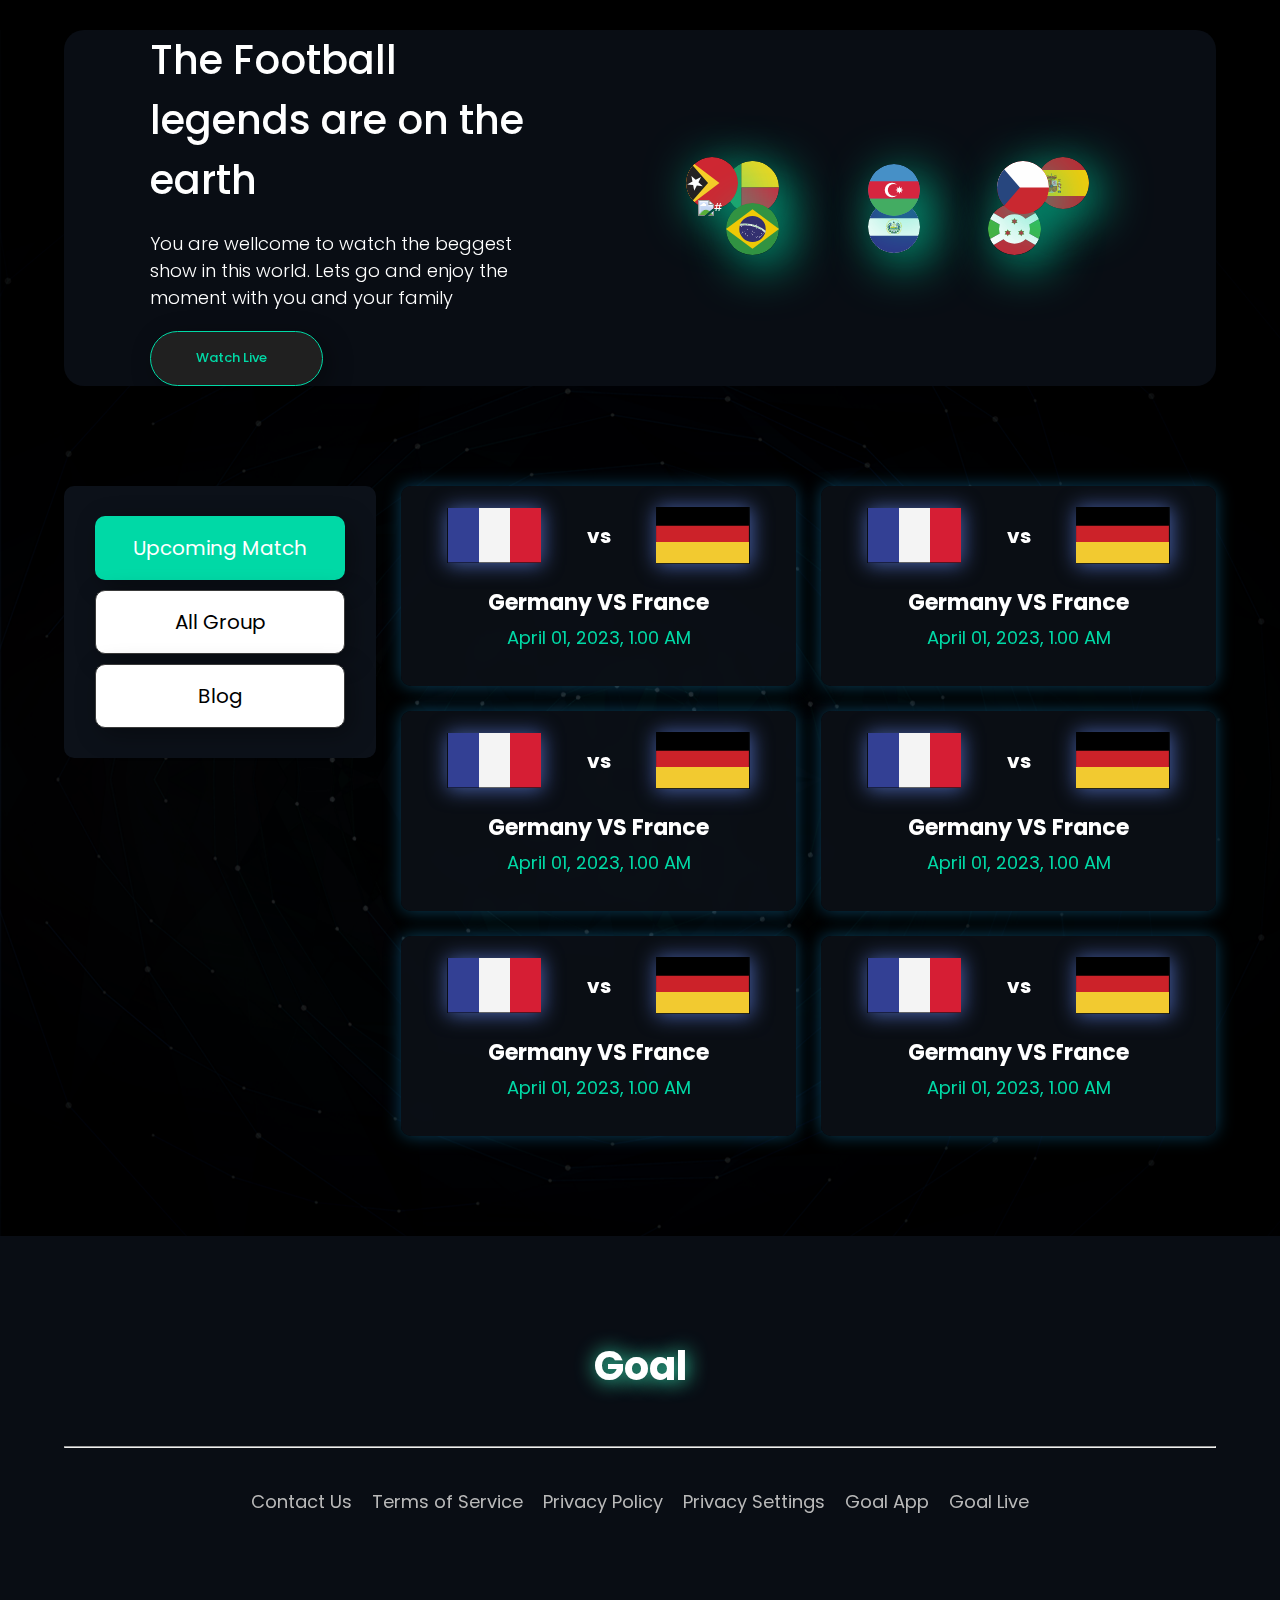
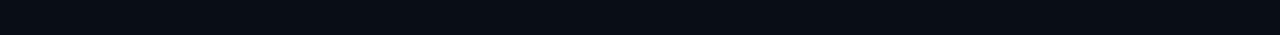
==== blog.html @ 7445d18c "final update" ====
<!DOCTYPE html>
<html lang="en">
  <head>
    <meta charset="UTF-8" />
    <meta http-equiv="X-UA-Compatible" content="IE=edge" />
    <meta name="viewport" content="width=device-width, initial-scale=1.0" />
    <!-- .font awesome  -->
    <link
      href="https://kit-pro.fontawesome.com/releases/v5.15.3/css/pro.min.css"
      rel="stylesheet"
    />
    <!-- css  -->
    <link rel="stylesheet" href="./css/style.css" />
    <title>Football legends</title>
  </head>
  <body>
    <img alt="" class="background-animate" src="./media/bg.png" />
    <!-- ------------------- banner start ----------------- -->
    <section>
      <div class="banner">
        <div class="container">
          <div class="banner_content">
            <div class="banner_txt">
              <div class="banner_area">
                <h1>The Football legends are on the earth</h1>
                <p>
                  You are wellcome to watch the beggest show in<span
                    class="eleps_mobile"
                    >....</span
                  >
                  <span class="eleps_tab"
                    >this world. Lets go and enjoy the moment with you and your
                    family</span
                  >
                </p>
                <a class="btn" href="#"
                  >Watch Live <span><i class="fas fa-arrow-right"></i></span
                ></a>
              </div>
            </div>
            <div class="banner_img">
              <img class="plyaer" src="./media/Banner Image.png" alt="#" />
              <div class="animate_image">
                <img src="./media/flag/asset 1.svg" alt="" />
                <img src="./media/flag/asset 2.svg" alt="" />
                <img src="./media/flag/asset 3.svg" alt="" />
                <img src="./media/flag/asset 4.svg" alt="" />
                <img src="./media/flag/asset 5.svg" alt="" />
                <img src="./media/flag/asset 6.svg" alt="" />
                <img src="./media/flag/asset 7.svg" alt="" />
                <img src="./media/flag/asset 8.svg" alt="" />
              </div>
            </div>
          </div>
        </div>
      </div>
    </section>
    <!-- banner end   -->

    <!------------------ upcomming news and blog start ---------------  -->
    <section class="container">
      <div class="upcomming_match_wrap">
        <!-- nav bar  -->
        <aside>
          <nav>
            <ul>
              <li><a class="active" href="blog.html">Upcoming Match</a></li>
              <li><a href="#">All Group</a></li>
              <li><a href="index.html">Blog</a></li>
            </ul>
          </nav>
        </aside>
        <div class="all_match">
          <div class="match_list">
            <!-- article  -->
            <article>
              <div class="match_between">
                <div class="flag_compair">
                  <div class="flag">
                    <img src="./media/flag.png" alt="" />
                  </div>
                  <div class="vs"><h1>vs</h1></div>
                  <div class="flag">
                    <img src="./media/germany flag.png" alt="" />
                  </div>
                </div>
                <div class="match_details">
                  <h1>Germany VS France</h1>
                  <p>April 01, 2023, 1.00 AM</p>
                </div>
              </div>
            </article>
            <article>
              <div class="match_between">
                <div class="flag_compair">
                  <div class="flag">
                    <img src="./media/flag.png" alt="" />
                  </div>
                  <div class="vs"><h1>vs</h1></div>
                  <div class="flag">
                    <img src="./media/germany flag.png" alt="" />
                  </div>
                </div>
                <div class="match_details">
                  <h1>Germany VS France</h1>
                  <p>April 01, 2023, 1.00 AM</p>
                </div>
              </div>
            </article>
            <article>
              <div class="match_between">
                <div class="flag_compair">
                  <div class="flag">
                    <img src="./media/flag.png" alt="" />
                  </div>
                  <div class="vs"><h1>vs</h1></div>
                  <div class="flag">
                    <img src="./media/germany flag.png" alt="" />
                  </div>
                </div>
                <div class="match_details">
                  <h1>Germany VS France</h1>
                  <p>April 01, 2023, 1.00 AM</p>
                </div>
              </div>
            </article>
            <article>
              <div class="match_between">
                <div class="flag_compair">
                  <div class="flag">
                    <img src="./media/flag.png" alt="" />
                  </div>
                  <div class="vs"><h1>vs</h1></div>
                  <div class="flag">
                    <img src="./media/germany flag.png" alt="" />
                  </div>
                </div>
                <div class="match_details">
                  <h1>Germany VS France</h1>
                  <p>April 01, 2023, 1.00 AM</p>
                </div>
              </div>
            </article>
            <article>
              <div class="match_between">
                <div class="flag_compair">
                  <div class="flag">
                    <img src="./media/flag.png" alt="" />
                  </div>
                  <div class="vs"><h1>vs</h1></div>
                  <div class="flag">
                    <img src="./media/germany flag.png" alt="" />
                  </div>
                </div>
                <div class="match_details">
                  <h1>Germany VS France</h1>
                  <p>April 01, 2023, 1.00 AM</p>
                </div>
              </div>
            </article>
            <article>
              <div class="match_between">
                <div class="flag_compair">
                  <div class="flag">
                    <img src="./media/flag.png" alt="" />
                  </div>
                  <div class="vs"><h1>vs</h1></div>
                  <div class="flag">
                    <img src="./media/germany flag.png" alt="" />
                  </div>
                </div>
                <div class="match_details">
                  <h1>Germany VS France</h1>
                  <p>April 01, 2023, 1.00 AM</p>
                </div>
              </div>
            </article>
          </div>
        </div>
      </div>
    </section>

    <!-------------------------- Footer Start ----------------- -->
    <footer class="">
      <div class="container">
        <div class="footer_tittle">
          <h1>Goal</h1>
        </div>
        <hr />

        <!-- Footer menu  -->
        <div class="footer_menu">
          <ul>
            <li><a href="#">Contact Us </a></li>
            <li>
              <a href="#">Terms of Service</a>
            </li>
            <li><a href="#"> Privacy Policy </a></li>
            <li><a href="#"> Privacy Settings</a></li>
            <li><a href="#"> Goal App </a></li>
            <li><a href="#"> Goal Live</a></li>
          </ul>
        </div>

        <!-- social icon  -->
        <div class="footer_social">
          <ul class="social_icon">
            <li>
              <a target="_blank" href="https://web.facebook.com/abdurshoburr/"
                ><i class="fab fa-facebook-f"></i
              ></a>
            </li>
            <li>
              <a target="_blank" href="https://github.com/Abdur-Shobur"
                ><i class="fab fa-github"></i
              ></a>
            </li>
            <li>
              <a target="_blank" href="https://codepen.io/abdur-shobur"
                ><i class="fab fa-codepen"></i
              ></a>
            </li>
          </ul>
        </div>
      </div>
    </footer>
    <!-- Footer End  -->
  </body>
</html>
<!-- --------------- The End ----------- -->
---- css/style.css ----
/*
google fonts:->
poppins 100;200;300;400;500;700 
roboto  100;300;400;500;700
*/
@import url("https://fonts.googleapis.com/css2?family=Poppins:wght@100;200;300;400;500;700&family=Roboto:wght@100;300;400;500;700&display=swap");
*,
*::before,
*::after {
  margin: 0;
  padding: 0;
  box-sizing: border-box;
}

:root {
  --semi_dark: #3a3a3a;
  --dark_50: #0c1119;
  --dark_100: #000;
  --white: #ffffff;
  --pink: #e02c6d;
  --light_pink: #f1e4ff;
  --blue: #0a0826;
  --green: #00d9a6;
}

/* common utlits  */
html {
  font-size: 10px;
  font-family: "Poppins", sans-serif;
  /* font-family: "Roboto", sans-serif; */
}

body {
  background-color: var(--dark_100);
}
img {
  width: 100%;
  vertical-align: middle;
}

a {
  text-decoration: none;
  color: var(--full_dark);
}

ul,
li {
  margin: 0;
  padding: 0;
  list-style: none;
}

.container {
  width: 1320px;
  margin: 0 auto;
}
.eleps_mobile {
  display: none;
}

/* active btn  */
.active {
  background-color: var(--green) !important;
  color: var(--white) !important;
  border: transparent !important;
}

/* button deshing  */
.btn {
  transition: all ease 0.3s;
  padding: 18px 45px;
  border-radius: 100em;
  position: relative;
  font-size: 13px;
  font-weight: 500;
  line-height: 1.3em;
  cursor: pointer;
  display: inline-block;
  border: 1px solid var(--green);
  color: var(--green);
  box-shadow: 6px 6px 25px 0px rgb(0 0 0 / 35%);
  background-color: #202020;
}

.btn:hover {
  box-shadow: 10px 10px 50px 0px rgb(0 217 166 / 80%);
  background-color: var(--green);
  color: var(--white);
}

/* view more button  */
.view_more {
  text-align: center;
  margin-top: 30px;
  display: none;
}

.default-btn1 {
  border: none;
  position: relative;
  display: inline-block;
  text-align: center;
  overflow: hidden;
  z-index: 1;
  background-color: var(--green);
  color: #fff;
  -webkit-transition: 0.5s;
  transition: 0.5s;
  border-radius: 5px;
  opacity: 1;
  font-weight: 400;
  font-size: 16px;
  padding-left: 45px;
  padding-right: 45px;
  padding-top: 12px;
  padding-bottom: 12px;
}
.default-btn1:hover {
  color: #fff !important;
}
.default-btn1:hover span {
  width: 225%;
  height: 562.5px;
}
.default-btn1 span {
  position: absolute;
  display: inline-block;
  width: 0;
  height: 0;
  border-radius: 50%;
  background-color: #111;
  color: #fff;
  -webkit-transition: width 0.5s ease-in-out, height 0.5s ease-in-out;
  transition: width 0.5s ease-in-out, height 0.5s ease-in-out;
  -webkit-transform: translate(-50%, -50%);
  transform: translate(-50%, -50%);
  z-index: -1;
  border-radius: 5px;
  opacity: 1;
}

/*************************************
---------------- Banner start ---------------
************************************* */
.banner {
  margin-top: 3rem;
}
.banner .banner_content {
  display: flex;
  justify-content: center;
  align-items: center;
  color: var(--white);
  border-radius: 2rem;
  position: relative;
  overflow: hidden;
  z-index: 1;
  background: #0c1019c9;
  backdrop-filter: blur(9px);
  -webkit-backdrop-filter: blur(9px);
}

.banner .banner_txt {
  flex: 1;
}
.banner .banner_area {
  width: 70%;
  margin: 0 auto;
}
.banner .banner_img {
  flex: 1;
  display: flex;
  align-items: end;
  justify-content: center;
  width: 100%;
  height: 100%;
  position: relative;
}
.banner .banner_img img {
  width: 70%;
  z-index: 3;
}

/* animate img  */
.banner_img .animate_image {
  width: 70%;
  height: 95%;
  position: absolute;
  animation: rotate 70s linear infinite;
  z-index: 2;

  left: 8%;
}
.banner_img .animate_image img {
  width: 13%;
  position: absolute;
  box-shadow: 10px 10px 50px 0px rgb(0 217 166 / 80%);
  border-radius: 50%;
}
.banner_img .animate_image img:nth-child(1) {
  left: 45%;
}
.banner_img .animate_image img:nth-child(2) {
  right: 12%;
  top: 13%;
}
.banner_img .animate_image img:nth-child(3) {
  bottom: 45%;
  right: 0;
}
.banner_img .animate_image img:nth-child(4) {
  bottom: 15%;
  right: 10%;
}
.banner_img .animate_image img:nth-child(5) {
  left: 45%;
  bottom: 0;
}
.banner_img .animate_image img:nth-child(6) {
  bottom: 15%;
  left: 10%;
}
.banner_img .animate_image img:nth-child(7) {
  bottom: 45%;
  left: 0;
}
.banner_img .animate_image img:nth-child(8) {
  left: 10%;
  top: 15%;
}
@keyframes rotate {
  0% {
    transform: rotate(0deg);
  }
  100% {
    transform: rotate(360deg);
  }
}
.banner .banner_content h1 {
  color: var(--white);
  font-weight: 500;
  font-size: 4rem;
}

.banner .banner_content p {
  color: var(--white);
  font-weight: 300;
  font-size: 1.8rem;
  margin: 20px 0;
}
.banner .banner_content a span {
  margin-left: 10px;
}
/* banner end  */

/*************************************
---------------- upcomming start ---------------
************************************* */
.upcomming_match_wrap {
  display: flex;
  gap: 25px;
  margin: 100px 0;
}
.upcomming_match_wrap > * {
  flex: auto;
}
.upcomming_match_wrap aside {
  max-width: 312px;
}
.upcomming_match_wrap aside nav ul {
  display: flex;
  justify-content: center;
  align-items: center;
  flex-direction: column;
  border-radius: 10px;
  padding: 30px;
  background-color: var(--dark_50);
  gap: 10px;
}
.upcomming_match_wrap aside nav ul a {
  display: flex;
  justify-content: center;
  align-items: center;
  width: 250px;
  height: 64px;
  color: var(--full_dark);
  background-color: var(--white);
  font-size: 2rem;
  border-radius: 10px;
  border: 1px solid var(--semi_dark);
  box-shadow: 6px 6px 25px 0px rgb(0 0 0 / 35%);
  transition: all 0.5s;
}
.upcomming_match_wrap aside nav ul a:hover {
  color: var(--white);
  background-color: var(--green);
  box-shadow: 10px 10px 50px 0px rgb(0 217 166 / 80%);
  border: transparent;
}

.upcomming_match_wrap .match_list {
  display: grid;
  grid-template-columns: repeat(3, 1fr);
  grid-gap: 25px;
}
.upcomming_match_wrap .match_list article {
  border: none;
  border-radius: 10px;
  box-shadow: 0px 0px 17px 0px #189cdc69;
  transition: all 0.3s;
  color: var(--white);
  background: rgba(12, 17, 25, 0.8);
  backdrop-filter: blur(9px);
  -webkit-backdrop-filter: blur(9px);
}
.upcomming_match_wrap .match_list article:hover {
  box-shadow: 0px 0px 5px 0px #003c5aab;
}
.upcomming_match_wrap article .card_body {
  padding: 20px;
}
.upcomming_match_wrap article .card_body .card_info button {
  font-size: 1.8rem;
  font-weight: 500;
  padding: 5px 15px;
}
.upcomming_match_wrap article .card_body .card_info h1 {
  font-size: 1.8rem;
  font-weight: 500;
  margin: 7px 0 10px;
}
.upcomming_match_wrap article .card_dutration ul {
  display: flex;
  justify-content: space-around;
  align-items: center;
  font-size: 1.8rem;
  color: var(--green);
}
/* Upcomming end  */

/*************************************
---------------- Footer start ---------------
************************************* */
footer {
  text-align: center;
  color: var(--white);
  padding: 100px 0;
  background: #0c1019c9;
  backdrop-filter: blur(9px);
  -webkit-backdrop-filter: blur(9px);
}

footer .footer_tittle h1 {
  font-size: 4rem;
  text-shadow: 1px 1px 20px #3cf6c1;
}
footer hr {
  margin: 5rem 0 4rem;
}
footer .footer_menu ul {
  display: flex;
  justify-content: center;
  align-items: center;
  gap: 2rem;
  color: #b9b9b9;
}
footer .footer_menu ul li a {
  color: #b9b9b9;
  font-size: 1.8rem;
}
.social_icon {
  display: flex;
  justify-content: center;
  align-items: center;
  gap: 20px;
  margin-top: 20px;
}
.social_icon a {
  color: var(--white);
  font-size: 2rem;
}
/* footer end  */

/*************************************
---------------- Upcomming match webpage 2 style start --------------- 
************************************* */
.upcomming_match_wrap article .match_between {
  display: flex;
  justify-content: center;
  align-items: center;
  flex-direction: column;
  height: 20rem;
}
.upcomming_match_wrap article .match_between img {
  box-shadow: 1px 1px 20px 1px #465ea5;
}
.upcomming_match_wrap article .match_between .flag_compair {
  display: flex;
  justify-content: space-evenly;
  align-items: center;
  width: 100%;
}
.upcomming_match_wrap .flag_compair {
  flex: 1;
}
.upcomming_match_wrap .match_details {
  flex: 1;
  text-align: center;
}
.upcomming_match_wrap .match_details h1 {
  font-size: 2.2rem;
}
.upcomming_match_wrap .match_details p {
  color: var(--green);
  font-size: 1.8rem;
  margin-top: 5px;
}

/*************************************
---------------- animation bg body ---------------
************************************* */
.background-animate {
  max-width: 100%;
  height: auto;
  z-index: -10;
  position: fixed;
  animation: movebounce 150s linear infinite;
  width: 100%;
}
@keyframes movebounce {
  0% {
    transform: rotate(0deg);
  }
  50% {
    transform: rotate(180deg);
  }
  100% {
    transform: rotate(360deg);
  }
}

/*************************************
---------------- responsive css start ---------------
************************************* */
@media only screen and (max-width: 1400px) {
  .container {
    width: 90%;
  }
}
@media only screen and (max-width: 1312px) {
  .upcomming_match_wrap .match_list {
    grid-template-columns: repeat(2, 1fr);
  }
  .banner .banner_img .plyaer {
    width: 80%;
  }
}
@media only screen and (max-width: 1150px) {
  .banner .banner_content h1 {
    font-size: 2.5rem;
  }
  .banner .banner_content p {
    font-size: 1.2rem;
  }
}
@media only screen and (max-width: 992px) {
  .upcomming_match_wrap {
    flex-direction: column;
  }
  .btn {
    padding: 10px 30px;
  }
  .upcomming_match_wrap aside nav ul {
    flex-direction: row;
    background: transparent;
    flex-wrap: wrap;
  }
  .upcomming_match_wrap aside nav ul a {
    width: 220px;
  }
  .upcomming_match_wrap aside {
    max-width: 100%;
  }
  .upcomming_match_wrap aside nav ul {
    padding: 0px;
  }
  footer .container {
    width: 65%;
  }
  footer .footer_menu ul {
    flex-wrap: wrap;
  }
  .banner .banner_content h1 {
    font-size: 2.5rem;
  }
  .banner .banner_content p {
    font-size: 1.2rem;
  }
  .view_more {
    display: block;
  }
}
@media only screen and (max-width: 768px) {
  .upcomming_match_wrap .match_list {
    grid-template-columns: repeat(1, 1fr);
  }
  footer {
    padding: 50px 0;
  }
  footer hr {
    margin: 1rem 0;
  }
  .banner .banner_content {
    flex-direction: column;
  }
  .banner .banner_area {
    width: 70%;
    margin: 50px auto;
    text-align: center;
  }
  .banner .banner_content h1 {
    font-size: 4rem;
  }
  .banner .banner_content p {
    font-size: 2rem;
  }
  .btn {
    padding: 20px 40px;
  }
  .eleps_mobile {
    display: inline-block;
  }
  .eleps_tab {
    display: none;
  }
}
@media only screen and (max-width: 576px) {
  .upcomming_match_wrap aside {
    min-width: 100%;
  }
  footer {
    padding: 20px 0;
  }
  footer .footer_menu ul {
    flex-direction: column;
  }
}
@media only screen and (max-width: 420px) {
  .banner .banner_area {
    width: 95%;
  }
}

/* ------------------the end ------------------ */
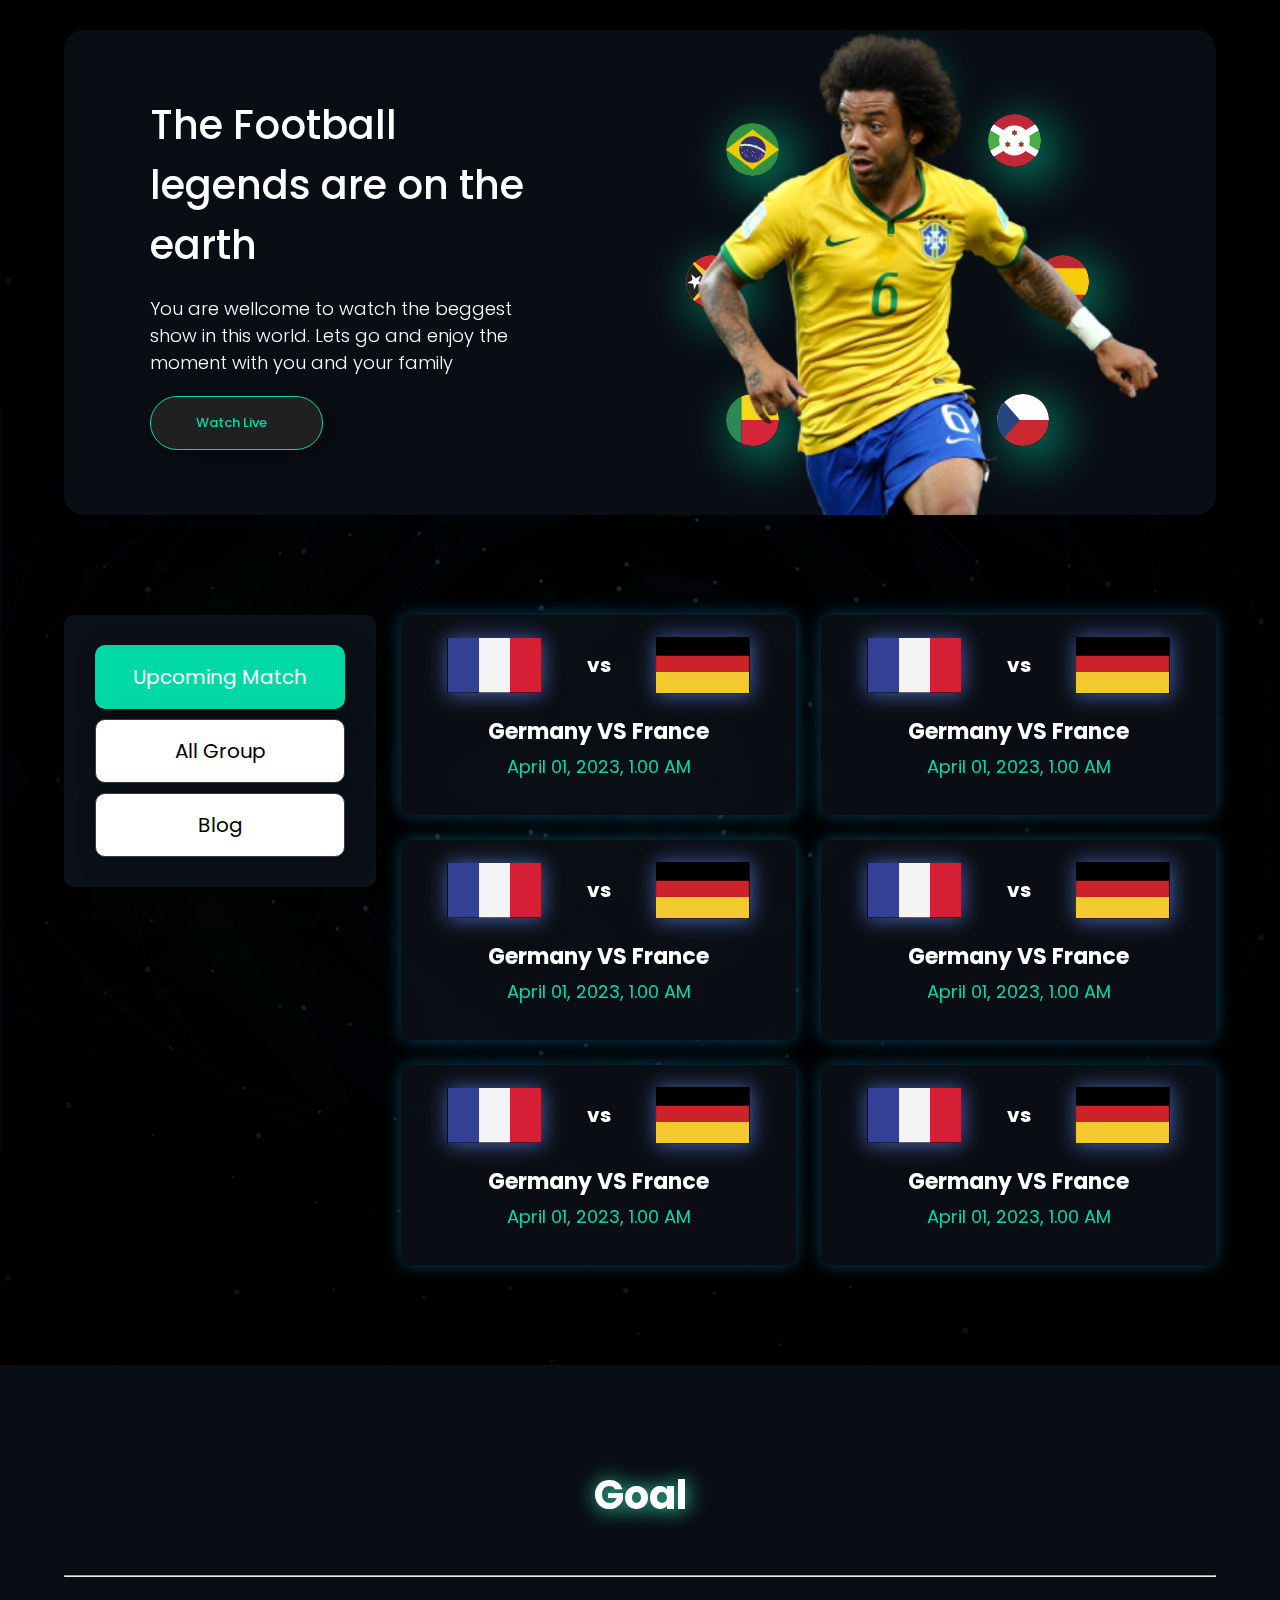
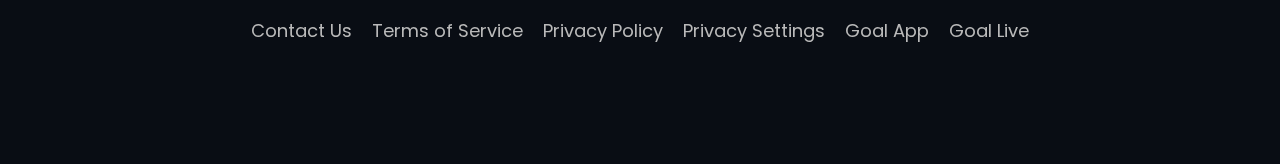
==== commit 3bb2a8e8: "Update blog.html" ====
--- a/blog.html
+++ b/blog.html
@@ -39,7 +39,7 @@
               </div>
             </div>
             <div class="banner_img">
-              <img class="plyaer" src="./media/Banner Image.png" alt="#" />
+              <img class="plyaer" src="./media/banner image.png" alt="#" />
               <div class="animate_image">
                 <img src="./media/flag/asset 1.svg" alt="" />
                 <img src="./media/flag/asset 2.svg" alt="" />
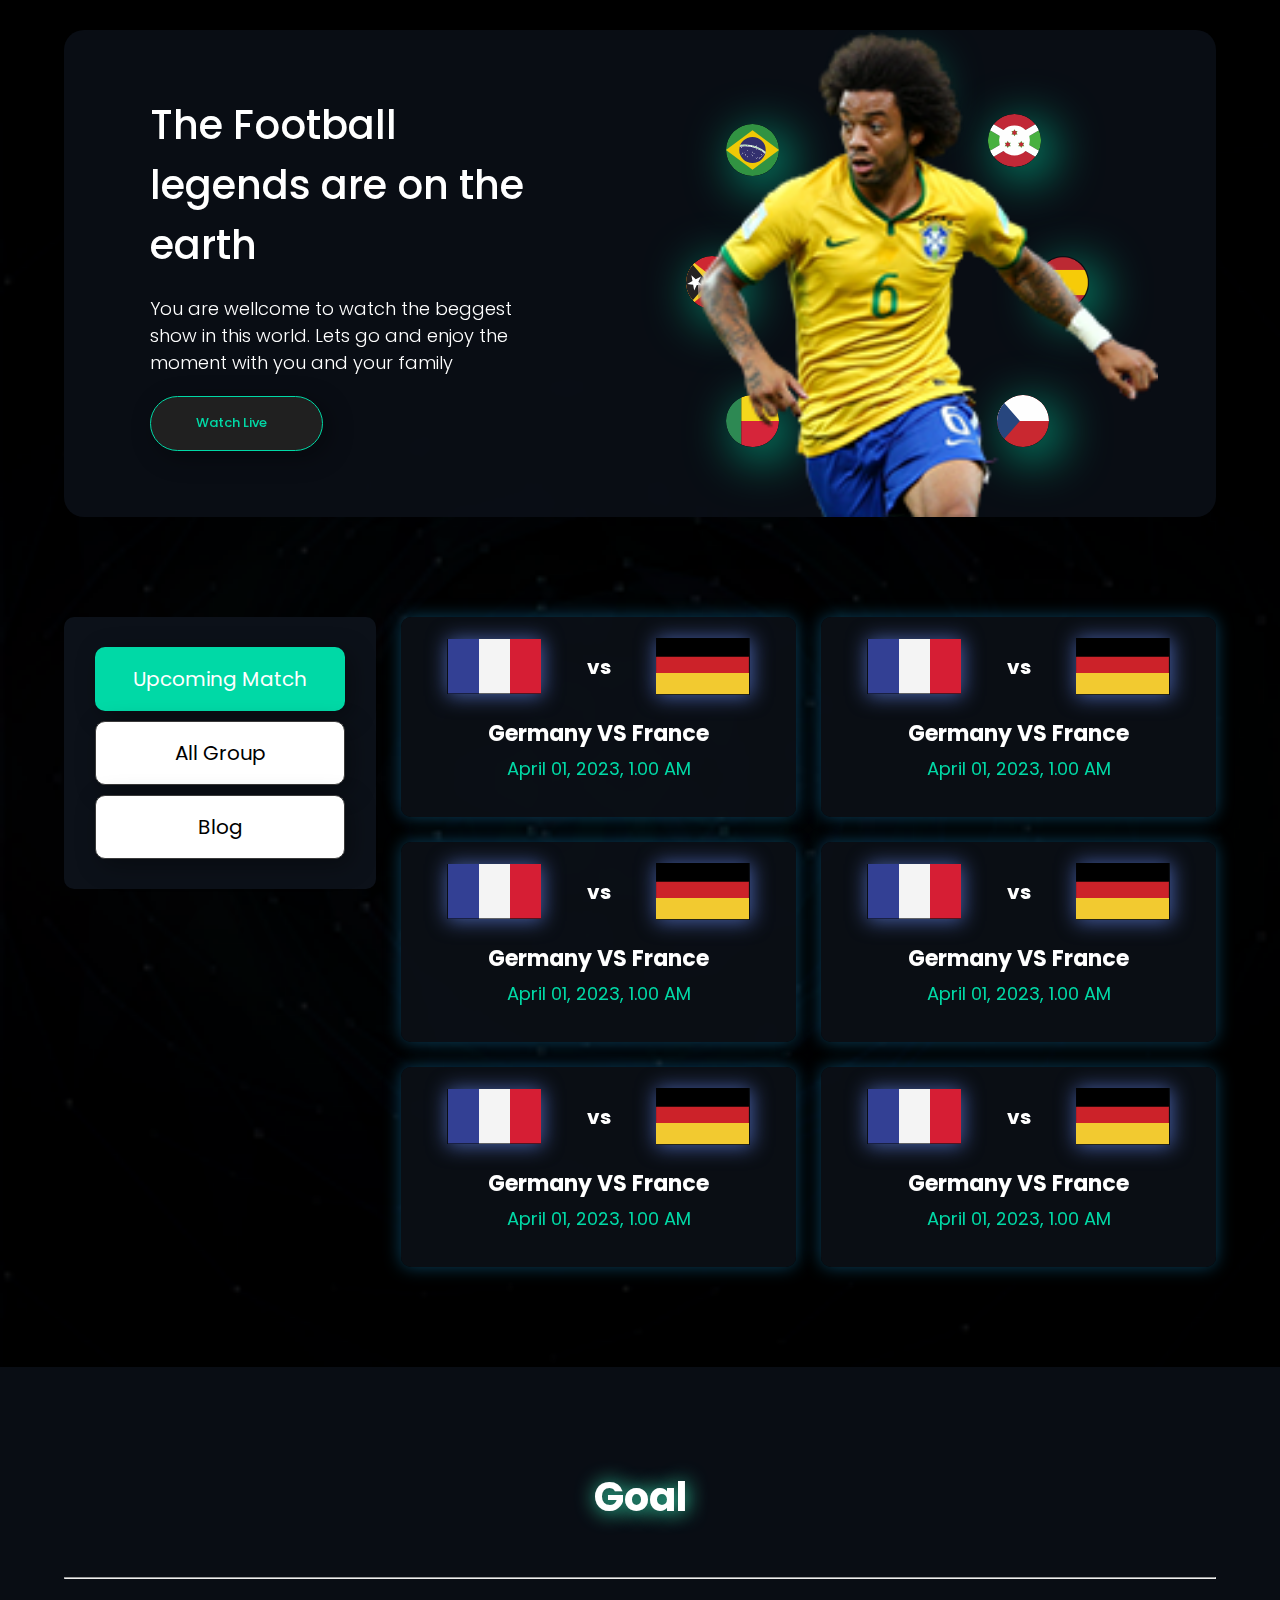
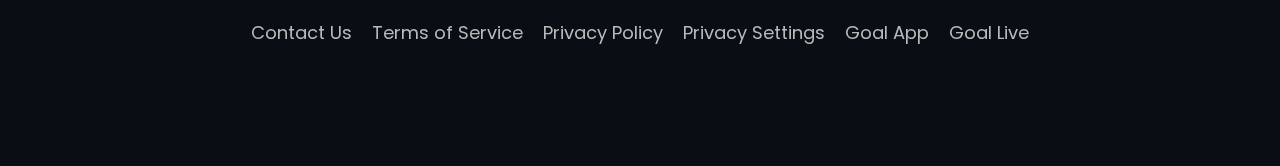
==== commit 8db31247: "update image" ====
--- a/blog.html
+++ b/blog.html
@@ -41,9 +41,9 @@
             <div class="banner_img">
               <img class="plyaer" src="./media/banner image.png" alt="#" />
               <div class="animate_image">
-                <img src="./media/flag/asset 1.svg" alt="" />
+                <img src="./media/flag/asset 1.webp" alt="" />
                 <img src="./media/flag/asset 2.svg" alt="" />
-                <img src="./media/flag/asset 3.svg" alt="" />
+                <img src="./media/flag/asset 3.webp" alt="" />
                 <img src="./media/flag/asset 4.svg" alt="" />
                 <img src="./media/flag/asset 5.svg" alt="" />
                 <img src="./media/flag/asset 6.svg" alt="" />
--- a/css/style.css
+++ b/css/style.css
@@ -532,6 +532,9 @@
   .eleps_tab {
     display: none;
   }
+  .view_more {
+    display: none;
+  }
 }
 @media only screen and (max-width: 576px) {
   .upcomming_match_wrap aside {
